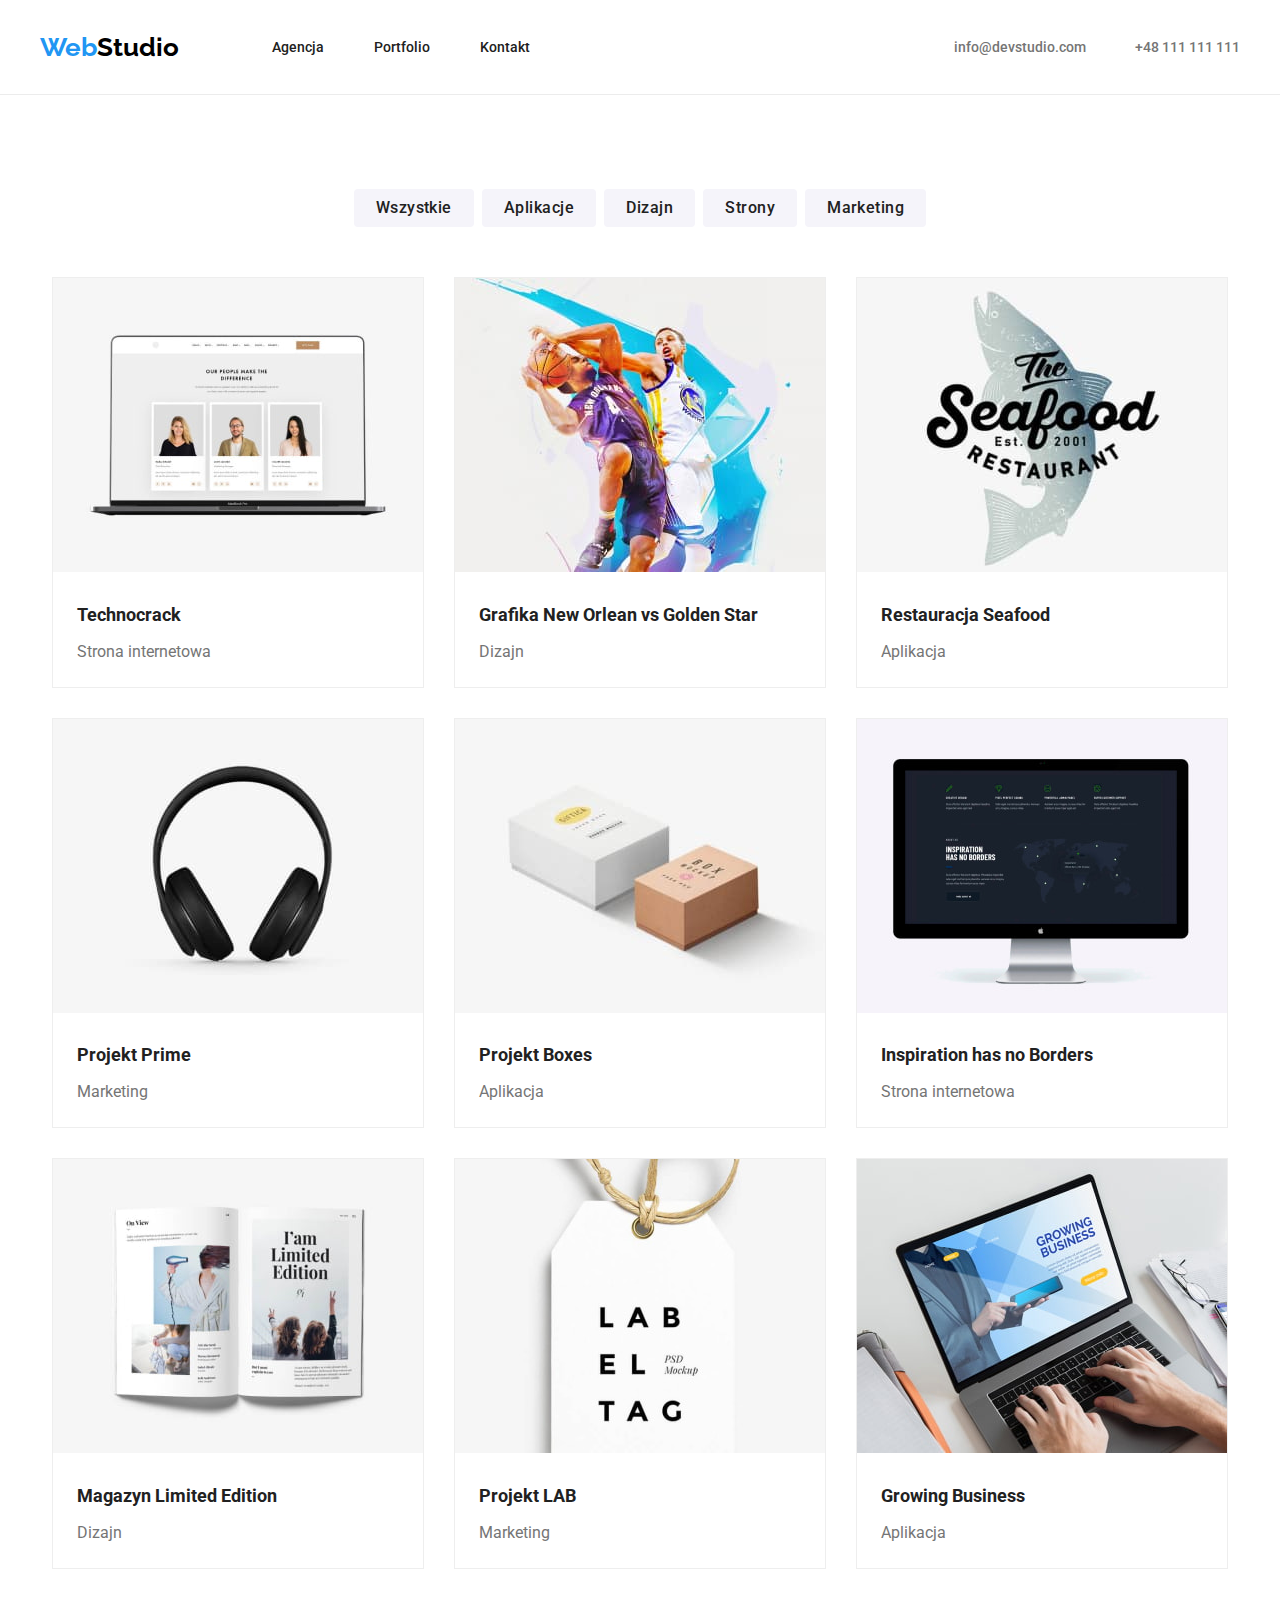
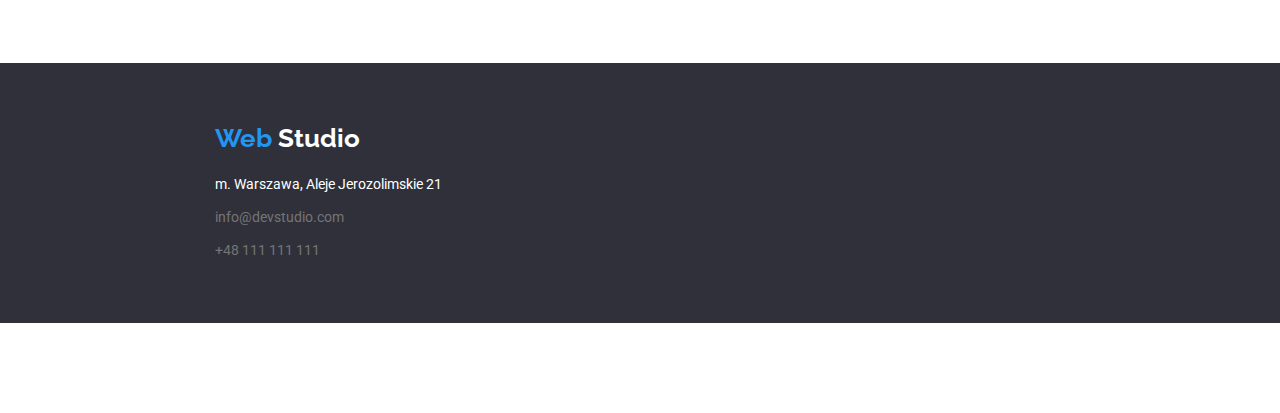
==== portfolio.html @ cedaca0f "Add files via upload" ====
<!DOCTYPE html>
<html lang="pl">
  <head>
    <meta charset="UTF-8">
    <meta http-equiv="X-UA-Compatible" content="IE=edge">
    <meta name="viewport" content="width=device-width, initial-scale=1.0">
    <title>Portfolio</title>
    <link rel="preconnect" href="https://fonts.googleapis.com">
    <link rel="preconnect" href="https://fonts.gstatic.com" crossorigin>
    <link
      href="https://fonts.googleapis.com/css2?family=Raleway:wght@700&family=Roboto:wght@400;500;700;900&display=swap"
      rel="stylesheet">
    <link
      rel="stylesheet"
      href="https://cdnjs.cloudflare.com/ajax/libs/modern-normalize/1.0.0/modern-normalize.min.css"
    > 
    <link rel="stylesheet" href="./css/styles.css">
  </head>
  <body>
    <header>
      <div class="container header-container">
        <nav>
          <div class="logo"><a class="webstudio" href="#"
          ><span class="logo-element ">Web</span
          ><span class="logo-second-element">Studio</span></a> 
          </div>
          <ul class="header-links">
            <li><a class="link" href="/">Agencja</a></li>
            <li><a class="link" href="portfolio.html">Portfolio</a></li>
            <li><a class="link" href="/kontakt">Kontakt</a></li>
          </ul>
        </nav>
        <div class="header-links address-list">
          <ul class="flex-list">
            <li>
              <a class="contacts-link" href="mailto:info@devstudio.com"
              >info@devstudio.com</a>
            </li>
            <li>
              <a class="contacts-link" href="tel:+48111111111">+48 111 111 111</a>
            </li>
          </ul>
        </div>
      </div>
    </header>
    <main class="main-portfolio">
      <div>
        <ul class="button-links">
          <li>
            <button class="button-portfolio" type="button">Wszystkie</button>
          </li>
          <li>
            <button class="button-portfolio" type="button">Aplikacje</button>
          </li>
          <li>
            <button class="button-portfolio" type="button">Dizajn</button>
          </li>
          <li>
            <button class="button-portfolio" type="button">Strony</button>
          </li>
          <li>
            <button class="button-portfolio" type="button">Marketing</button>
          </li>
        </ul>
      </div>
      <section class="portfolio section">
          <ul class="portfolio-images container">
              <li class="item">
                <div class="photo-block-portfolio"><img
                src="images/img8.jpg"
                alt="strona internetowa"
                width="370"
                height="294">
                <h3 lang="en">Technocrack</h3>
                <p>Strona internetowa</p></div>
              </li>
              <li class="item">
                <div class="photo-block-portfolio"><img
                src="images/img9.jpg"
                alt="dizajn"
                width="370"
                height="294">
                <h3>Grafika New Orlean vs Golden Star</h3>
                <p>Dizajn</p></div>
              </li>
              <li class="item">
                <div class="photo-block-portfolio"><img
                src="images/img10.jpg"
                alt="aplikacja"
                width="370"
                height="294">
                <h3>Restauracja Seafood</h3>
                <p>Aplikacja</p></div>
              </li>
              <li class="item">
                <div class="photo-block-portfolio"><img
                src="images/img11.jpg"
                alt="słuchawki"
                width="370"
                height="294">
                <h3>Projekt Prime</h3>
                <p>Marketing</p></div>
              </li>
              <li class="item">
                <div class="photo-block-portfolio"><img
                src="images/img12.jpg"
                alt="pudełka"
                width="370"
                height="294">
                <h3 lang="en">Projekt Boxes</h3>
                <p>Aplikacja</p></div>
              </li>
              <li class="item">
                <div class="photo-block-portfolio"><img
                src="images/img13.jpg"
                alt="monitor"
                width="370"
                height="294">
                <h3 lang="en">Inspiration has no Borders</h3>
                <p>Strona internetowa</p></div>
              </li>
              <li class="item">
                <div class="photo-block-portfolio"><img
                src="images/img14.jpg"
                alt="magazyn"
                width="370"
                height="294">
                <h3>Magazyn Limited Edition</h3>
                <p>Dizajn</p></div>
              </li>
              <li class="item">
                <div class="photo-block-portfolio"><img
                src="images/img15.jpg"
                alt="etykieta"
                width="370"
                height="294">
                <h3>Projekt LAB</h3>
                <p>Marketing</p></div>
              </li>
              <li class="item">
                <div class="photo-block-portfolio"><img
                src="images/img16.jpg"
                alt="laptop"
                width="370"
                height="294">
                <h3 lang="en">Growing Business</h3>
                <p>Aplikacja</p></div>
              </li>
          </ul>
      </section>
    </main>
    <footer>
      <div class="footer-elements">
        <div class="logo logo-footer-style">
          <a class="webstudio" href="#">
            <span class="logo-element">Web</span>
            <span class="logo-footer">Studio</span></a
            >
        </div>
        <div class="footer-address">
          <address>
            <p class="address-footer">m. Warszawa, Aleje Jerozolimskie 21</p>
            <ul class="footer-list">
                <li class="link-first"><a class="contacts-link" href="mailto:info@devstudio.com"
                >info@devstudio.com</a
                >
                </li>
              <li>
                <div ><a class="contacts-link" href="tel:+48111111111">+48 111 111 111</a></div>
              </li>
            </ul>
          </address>
        </div>
      </div>
    </footer>
  </body>
</html>
---- css/styles.css ----
:root{
  --background-color-haeder:rgba(255, 255, 255, 1);
  --second-brand-color:rgba(47, 48, 58, 1);
  --list-font-color:rgba(117, 117, 117, 1);
}
* {
  box-sizing: border-box;
  margin: 0;
  padding: 0;
}
.container{
  max-width: 1200px;
  padding: 0 15px;
  margin:0 auto;
  width: 100%;
}
body {
  font-family: "Roboto", sans-serif, "Raleway", sans-serif;
  color:rgba(33, 33, 33, 1);
}
/* header */
header {
  background-color:var(--background-color-haeder);
  padding-top: 32px;
  padding-bottom:32px;
}
 
.webstudio {
  font-family: "Raleway", sans-serif;
  font-weight: 700;
  font-size: 26px;
  line-height: 1.17;
  text-decoration: none;
  cursor: auto;
  cursor:none;
}
.logo{
  margin:auto;
}
.logo-element {
  color: #2196f3;
}
.header-links li {
  font-weight: 500;
  font-size: 14px;
  line-height: 1.17;
  margin:auto;
  /* margin:auto;
  padding: auto; */
}
.link {
  color: rgba(33, 33, 33, 1);
  text-decoration: none;
}
.link:active,
.link:hover,
.link:focus {
  color: rgba(33, 150, 243, 1);
}
.contacts-link {
  color: var(--list-font-color);
  text-decoration: none;
}
.contacts-link:active,
.contacts-link:hover,
.contacts-link:focus {
  color: rgba(33, 150, 243, 1);
}
.logo-second-element {
  color: rgba(0, 0, 0, 1);
}
/* main */
.first-section {
  background-color: #2f303a;
}

h1 {
  color: #ffffff;
  text-align: center;
  font-size: 44px;
  line-height: 1.36;
  font-weight: 900;
  padding-top:200px;
}
.button {
  font-family: inherit;
  background-color: rgba(33, 150, 243, 1);
  color: rgba(255, 255, 255, 1);
  font-weight: 700;
  font-size: 16px;
  line-height: 1.87;
  letter-spacing: 0.06em;
  text-align: center;
  cursor: pointer;
  padding-top:10px;
  padding-bottom:10px;
  padding-left: 42px;
  padding-right:41px;
  border-style:none;
  border-radius: 4px;
  margin-bottom:200px;
}

.button:active,
.button:hover,
.button:focus {
  background-color: rgb(16, 234, 250);
}
/* sections */
h2 {
  font-size: 36px;
  line-height: 1.17;
  text-align: center;
  margin-bottom: 50px;
}
.second-section {
  background-color: #ffffff;
  padding-top:94px;
}
.second-section h3 {
  font-size: 14px;
  line-height: 1.17;
}
.second-section-paragraph {
  color: var(--list-font-color);
  font-size: 14px;
  line-height: 1.71;
}
.third-section {
  background-color: #f5f4fa;
}
.third-section h3 {
  font-weight: 500;
  font-size: 16px;
  line-height: 1.17;
}
.position-description {
  color: var(--list-font-color);
  font-size: 16px;
  line-height: 1.17;
}
footer {
  background-color:var(--second-brand-color);
}
.logo-footer {
  color: #ffffff;
}
address {
  font-size: 14px;
  line-height: 1.71;
  font-style: normal;
}
address > p {
  color: #ffffff;
  font-weight: 400;
  font-size: 14px;
  line-height: 1.71;
}
.contacts {
  color: rgba(255, 255, 255, 0.6);
  text-decoration: none;
}
ul {
  list-style-type: none;
}
.footer-portfolio {
  text-decoration-line: underline;
  color: var(--list-font-color);
}
.button-portfolio {
  color: rgba(33, 33, 33, 1);
  font-weight: 500;
  font-size: 16px;
  line-height: 1.625;
  letter-spacing: 0.03em;
  text-align: center;
  background-color: rgba(245, 244, 250, 1);
  padding:6px 22px 6px 22px;
  border-style: none;
  border-radius:4px;
}
.button-portfolio:active,
.button-portfolio:focus,
.button-portfolio:hover {
  background-color: rgba(33, 150, 243, 1);
  color: rgba(255, 255, 255, 1);
}
.main-portfolio h3 {
  font-size: 18px;
  line-height: 2;
}
.main-portfolio p {
  color: var(--list-font-color);
  font-size: 16px;
  line-height: 1.875;
}
.main-portfolio section {
  background-color: rgba(255, 255, 255, 1);
}
a:not(.webstudio){
  cursor:pointer;
}
/* .webstudio:hover{
  color: rgba(33, 150, 243, 1);
} */
.container{
  max-width: 1200px;
  padding: 0;
  margin:0 auto;
  width: 100%;
}
header li{
  display: inline;
} 
* {
  box-sizing: border-box;
}
.header-container {
  display: flex;
  flex-direction: row;
  flex-wrap:nowrap;
  align-content: center;
  justify-content:space-between;
  align-items:center;
  background-size:cover;
}
nav {
  display: flex;
  display: flex;
  flex-direction: row;
  flex-wrap:nowrap;
  align-content: center;
  align-items:center;
}
.second-section{
  display:flex;
  justify-content:space-between;
  flex-direction:row;
  justify-content:flex-start;
}
.second-section-paragraph{
  margin-top:10px;
}
.image-section-1{
  display:flex;
  flex-direction:row;
  justify-content: space-between;
  align-content: center;
  column-gap: 30px;
  margin-top:50px;
}
.image-section-2{
  display:flex;
  flex-direction:row;
  justify-content:space-between;
  align-content: center;
  column-gap:10px;
  padding-bottom:94px;
}
.team-descripton-section{
  margin-bottom:94px; 
  }
.header-main{
  max-width: 696px;
  margin-left:auto;
  margin-right:auto;
  margin-bottom:30px;
}
.button-container{
  margin-top:30px;
  display: flex;
  justify-content: center;
  align-items: center;
}
.image-main-page{
  width:100%;
} 
.team-members{
padding-top:94px;
}
.photo-block{
  background-color:rgba(255, 255, 255, 1);
 text-align: center;
 padding-bottom: 30px;
}
.footer-elements{
  padding-top:60px;
  padding-bottom: 60px;
  display:block;
  margin-left: 215px;
  margin-bottom:90px;
}
.footer-list{
  padding-left:0;
}
.button-links{
  display:flex;
  flex-direction: row;
  align-items:flex-start;
  justify-content: center;
  margin-top: 94px;
  margin-bottom:50px;
  column-gap:8px;
}
.portfolio-images{
  display: flex;
  flex-wrap:wrap;
  align-items: center;
  justify-content: center;
  gap:30px;
  padding-bottom:94px;
 
}
.photo-block-portfolio{
  background-color:rgba(255, 255, 255, 1);
}
header{
  border-bottom:solid #ECECEC 1px;
}
.header-links li:nth-child(1){
margin-left: 93px;
}
.header-links li:nth-child(2){
  margin-left: 46px;
}
.header-links li:nth-child(3){
  margin-left: 46px;
}
.adress-list li:nth-child(1){
    margin-right: 50px;
  }
.text-columns{
  display:flex;
}
.photo-block-portfolio h3{
  margin-top:20px;
  margin-left:24px;
  margin-bottom:4px;
}
.photo-block-portfolio p{
  margin-left:24px;
  margin-bottom:20px;
}
.item li{
  flex-basis: calc((100% - 60px) / 3);
}
.item{
  border: solid #EEEEEE 1px;
}

.logo-footer-style{
  margin-bottom:20px;
}
.address-footer{
  margin-bottom:9px;
}
.link-first{
  margin-bottom: 9px;
}
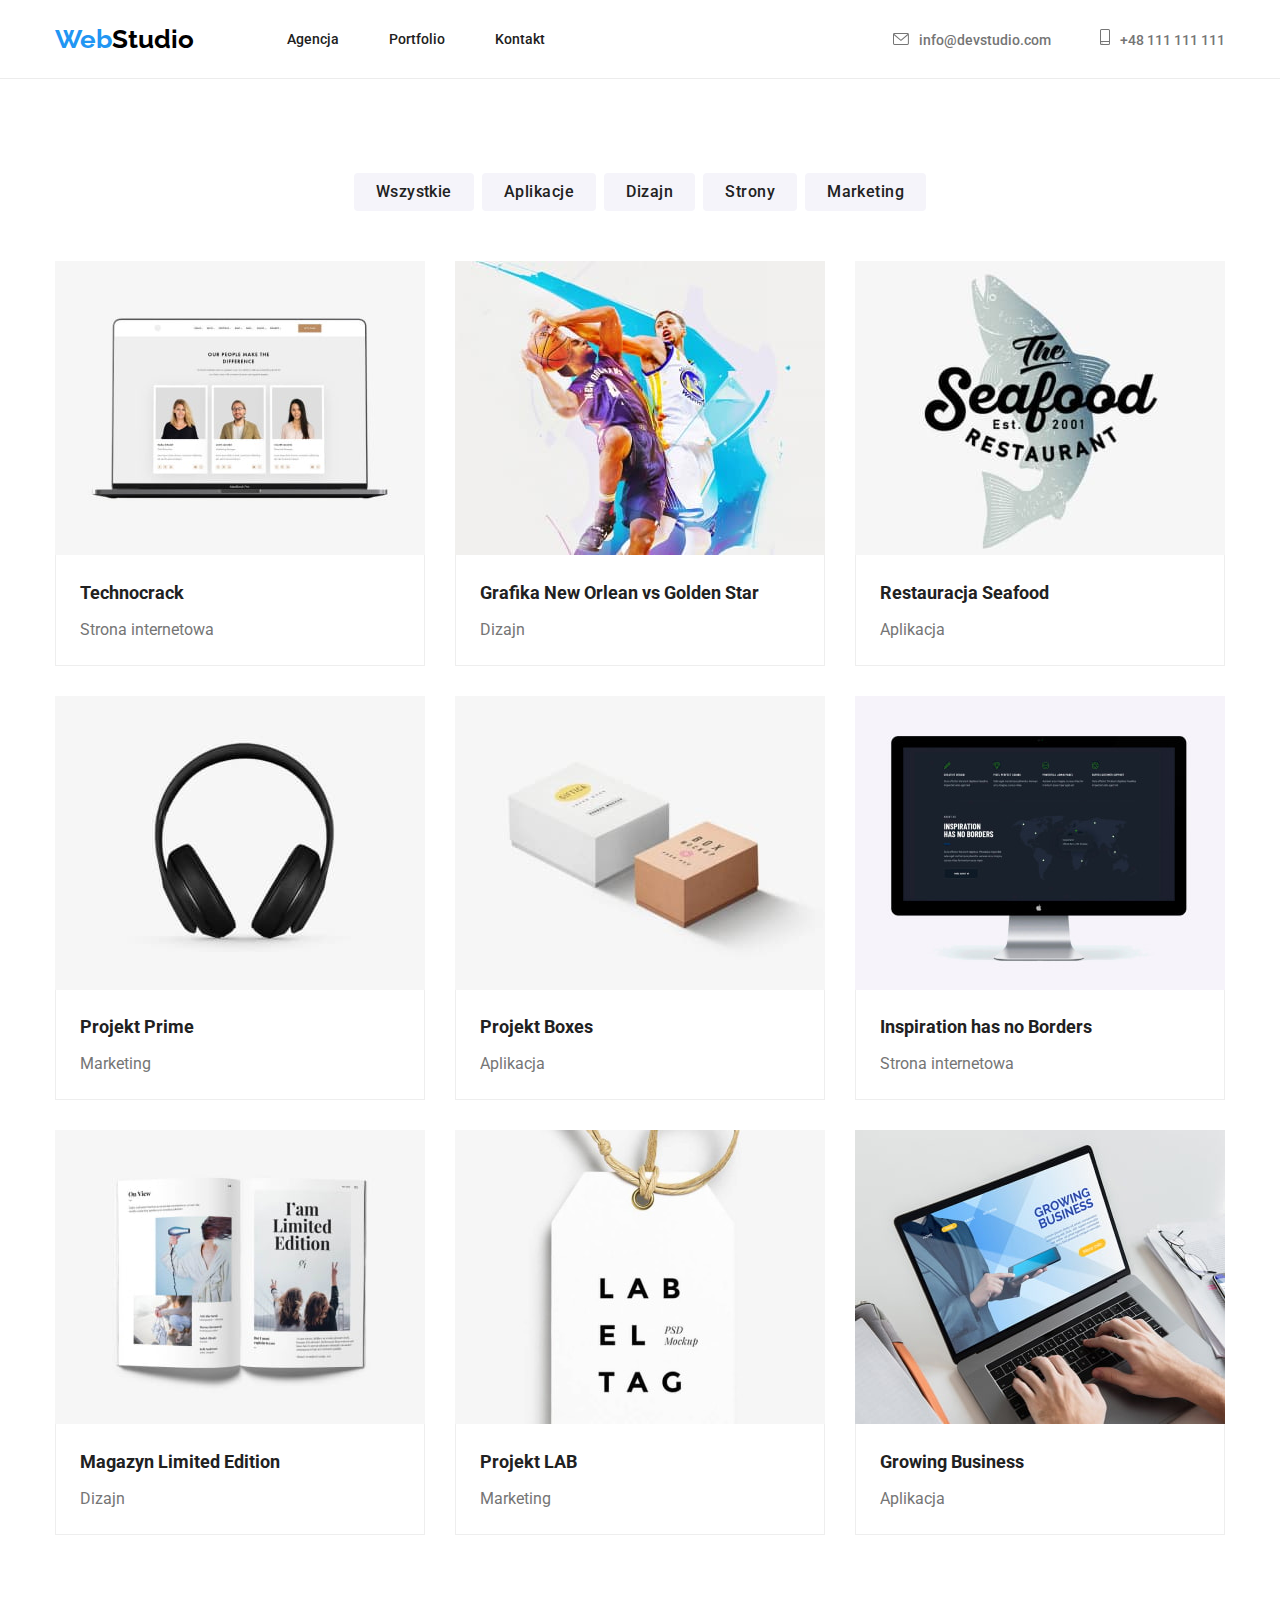
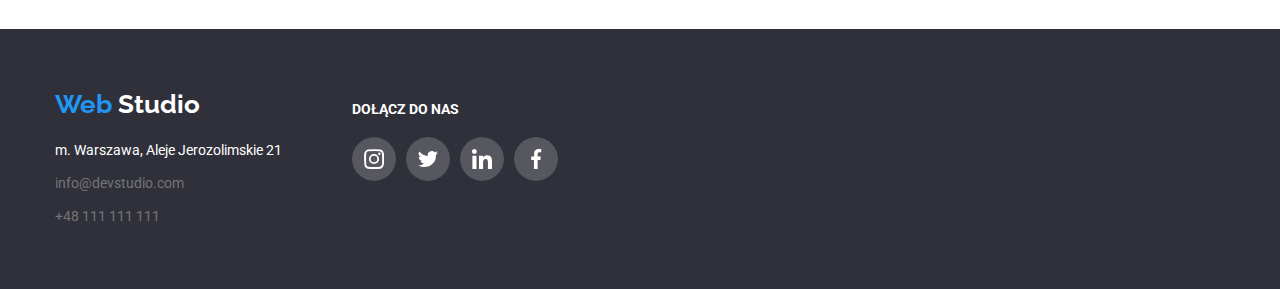
==== commit 0e8ad32c: "final version" ====
--- a/portfolio.html
+++ b/portfolio.html
@@ -26,18 +26,18 @@
           </div>
           <ul class="header-links">
             <li><a class="link" href="/">Agencja</a></li>
-            <li><a class="link" href="portfolio.html">Portfolio</a></li>
+            <li><a class="link" href="./portfolio.html">Portfolio</a></li>
             <li><a class="link" href="/kontakt">Kontakt</a></li>
           </ul>
         </nav>
         <div class="header-links address-list">
           <ul class="flex-list">
+            <li class="header-details">
+              <a class="contacts-link" href="mailto:info@devstudio.com"
+              ><svg class="contacts-icon" width="16" height="12"><use href="./images/icons.svg#icon-envelope"></use></svg>info@devstudio.com</a>
+            </li>
             <li>
-              <a class="contacts-link" href="mailto:info@devstudio.com"
-              >info@devstudio.com</a>
-            </li>
-            <li>
-              <a class="contacts-link" href="tel:+48111111111">+48 111 111 111</a>
+              <a class="contacts-link" href="tel:+48111111111"><svg class="contacts-icon" width="10" height="16"><use href="./images/icons.svg#icon-smartphone"></use></svg>+48 111 111 111</a>
             </li>
           </ul>
         </div>
@@ -64,112 +64,140 @@
         </ul>
       </div>
       <section class="portfolio section">
-          <ul class="portfolio-images container">
-              <li class="item">
-                <div class="photo-block-portfolio"><img
-                src="images/img8.jpg"
-                alt="strona internetowa"
-                width="370"
-                height="294">
-                <h3 lang="en">Technocrack</h3>
-                <p>Strona internetowa</p></div>
-              </li>
-              <li class="item">
-                <div class="photo-block-portfolio"><img
-                src="images/img9.jpg"
-                alt="dizajn"
-                width="370"
-                height="294">
-                <h3>Grafika New Orlean vs Golden Star</h3>
-                <p>Dizajn</p></div>
-              </li>
-              <li class="item">
-                <div class="photo-block-portfolio"><img
-                src="images/img10.jpg"
-                alt="aplikacja"
-                width="370"
-                height="294">
-                <h3>Restauracja Seafood</h3>
-                <p>Aplikacja</p></div>
-              </li>
-              <li class="item">
-                <div class="photo-block-portfolio"><img
-                src="images/img11.jpg"
-                alt="słuchawki"
-                width="370"
-                height="294">
-                <h3>Projekt Prime</h3>
-                <p>Marketing</p></div>
-              </li>
-              <li class="item">
-                <div class="photo-block-portfolio"><img
-                src="images/img12.jpg"
-                alt="pudełka"
-                width="370"
-                height="294">
-                <h3 lang="en">Projekt Boxes</h3>
-                <p>Aplikacja</p></div>
-              </li>
-              <li class="item">
-                <div class="photo-block-portfolio"><img
-                src="images/img13.jpg"
-                alt="monitor"
-                width="370"
-                height="294">
-                <h3 lang="en">Inspiration has no Borders</h3>
-                <p>Strona internetowa</p></div>
-              </li>
-              <li class="item">
-                <div class="photo-block-portfolio"><img
-                src="images/img14.jpg"
-                alt="magazyn"
-                width="370"
-                height="294">
-                <h3>Magazyn Limited Edition</h3>
-                <p>Dizajn</p></div>
-              </li>
-              <li class="item">
-                <div class="photo-block-portfolio"><img
-                src="images/img15.jpg"
-                alt="etykieta"
-                width="370"
-                height="294">
-                <h3>Projekt LAB</h3>
-                <p>Marketing</p></div>
-              </li>
-              <li class="item">
-                <div class="photo-block-portfolio"><img
-                src="images/img16.jpg"
-                alt="laptop"
-                width="370"
-                height="294">
-                <h3 lang="en">Growing Business</h3>
-                <p>Aplikacja</p></div>
-              </li>
-          </ul>
-      </section>
+        <ul class="portfolio-images container">
+            <li class="item">
+              <div class="photo-block-portfolio"><img
+              src="images/img8.jpg"
+              alt="strona internetowa"
+              width="370"
+              height="294">
+              <div class="item-text"><h3 lang="en">Technocrack</h3>
+              <p>Strona internetowa</p></div></div>
+            </li>
+            <li class="item">
+              <div class="photo-block-portfolio"><img
+              src="images/img9.jpg"
+              alt="dizajn"
+              width="370"
+              height="294">
+              <div class="item-text"><h3>Grafika New Orlean vs Golden Star</h3>
+              <p>Dizajn</p></div></div>
+            </li>
+            <li class="item">
+              <div class="photo-block-portfolio"><img
+              src="images/img10.jpg"
+              alt="aplikacja"
+              width="370"
+              height="294">
+              <div class="item-text"><h3>Restauracja Seafood</h3>
+              <p>Aplikacja</p></div></div>
+            </li>
+            <li class="item">
+              <div class="photo-block-portfolio"><img
+              src="images/img11.jpg"
+              alt="słuchawki"
+              width="370"
+              height="294">
+              <div class="item-text"><h3>Projekt Prime</h3>
+              <p>Marketing</p></div></div>
+            </li>
+            <li class="item">
+              <div class="photo-block-portfolio"><img
+              src="images/img12.jpg"
+              alt="pudełka"
+              width="370"
+              height="294">
+              <div class="item-text"><h3 lang="en">Projekt Boxes</h3>
+              <p>Aplikacja</p></div></div>
+            </li>
+            <li class="item">
+              <div class="photo-block-portfolio"><img
+              src="images/img13.jpg"
+              alt="monitor"
+              width="370"
+              height="294">
+              <div class="item-text"><h3 lang="en">Inspiration has no Borders</h3>
+              <p>Strona internetowa</p></div></div>
+            </li>
+            <li class="item">
+              <div class="photo-block-portfolio"><img
+              src="images/img14.jpg"
+              alt="magazyn"
+              width="370"
+              height="294">
+              <div class="item-text"><h3>Magazyn Limited Edition</h3>
+              <p>Dizajn</p></div></div>
+            </li>
+            <li class="item">
+              <div class="photo-block-portfolio"><img
+              src="images/img15.jpg"
+              alt="etykieta"
+              width="370"
+              height="294">
+              <div class="item-text"><h3>Projekt LAB</h3>
+              <p>Marketing</p></div></div>
+            </li>
+            <li class="item">
+              <div class="photo-block-portfolio"><img
+              src="images/img16.jpg"
+              alt="laptop"
+              width="370"
+              height="294">
+              <div class="item-text"><h3 lang="en">Growing Business</h3>
+              <p>Aplikacja</p></div></div>
+            </li>
+        </ul>
+    </section>
     </main>
     <footer>
-      <div class="footer-elements">
-        <div class="logo logo-footer-style">
-          <a class="webstudio" href="#">
-            <span class="logo-element">Web</span>
-            <span class="logo-footer">Studio</span></a
-            >
-        </div>
-        <div class="footer-address">
-          <address>
-            <p class="address-footer">m. Warszawa, Aleje Jerozolimskie 21</p>
-            <ul class="footer-list">
+      <div class="container">
+        <div class="footer-elements">
+          <div><div class="logo logo-footer-style">
+            <a class="webstudio" href="#">
+              <span class="logo-element">Web</span>
+              <span class="logo-footer">Studio</span></a
+              >
+          </div>
+          <div class="footer-address">
+            <address>
+              <p class="address-footer">m. Warszawa, Aleje Jerozolimskie 21</p>
+              <ul class="footer-list">
                 <li class="link-first"><a class="contacts-link" href="mailto:info@devstudio.com"
                 >info@devstudio.com</a
                 >
                 </li>
-              <li>
-                <div ><a class="contacts-link" href="tel:+48111111111">+48 111 111 111</a></div>
-              </li>
-            </ul>
-          </address>
+                <li>
+                  <div ><a class="contacts-link" href="tel:+48111111111">+48 111 111 111</a></div>
+                </li>
+              </ul>
+            </address>
+          </div>
+        </div>
+          <div class="social-media">
+            <p class="footer-links">DOŁĄCZ DO NAS</p>
+            <div class="footer-icon-flex">
+              <svg class="footer-icons" width="44" height="44">
+                <use
+                href="./images/icons.svg#icon-Ellipse-9"
+                ></use>
+              </svg>
+              <svg class="footer-icons footer-second-icon" width="44" height="44">
+                <use
+                  href="./images/icons.svg#icon-Ellipse-10"
+                ></use>
+              </svg>
+              <svg class="footer-icons" width="44" height="44">
+                <use
+                  href="./images/icons.svg#icon-Ellipse-8"
+                ></use>
+              </svg>
+              <svg class="footer-icons" width="44" height="44">
+                <use
+                  href="./images/icons.svg#icon-Ellipse-7"
+                ></use>
+              </svg>
+            </div>
+          </div>
         </div>
       </div>
     </footer>
--- a/css/styles.css
+++ b/css/styles.css
@@ -31,8 +31,7 @@
   font-size: 26px;
   line-height: 1.17;
   text-decoration: none;
-  cursor: auto;
-  cursor:none;
+  /* cursor: default; */
 }
 .logo{
   margin:auto;
@@ -72,6 +71,13 @@
 /* main */
 .first-section {
   background-color: #2f303a;
+  background-image:url(/images/img17.jpg), linear-gradient(rgba(47, 48, 58, 0.4),rgba(47, 48, 58, 0.4));
+  background-repeat: no-repeat;
+  background-position:center;
+  background-size:cover;
+  /* min-width: 100%; */
+  margin:0 auto;
+  max-width: 1600px;
 }
 
 h1 {
@@ -115,7 +121,7 @@
 }
 .second-section {
   background-color: #ffffff;
-  padding-top:94px;
+  padding-top:30px;
 }
 .second-section h3 {
   font-size: 14px;
@@ -138,6 +144,7 @@
   color: var(--list-font-color);
   font-size: 16px;
   line-height: 1.17;
+  margin-top:10px;
 }
 footer {
   background-color:var(--second-brand-color);
@@ -184,6 +191,7 @@
 .button-portfolio:hover {
   background-color: rgba(33, 150, 243, 1);
   color: rgba(255, 255, 255, 1);
+  box-shadow: 0 2px 2px 0 rgba(0, 0, 0, 0.12), inset 0 1px 2px 0 rgba(0, 0, 0, 0.08);
 }
 .main-portfolio h3 {
   font-size: 18px;
@@ -197,18 +205,7 @@
 .main-portfolio section {
   background-color: rgba(255, 255, 255, 1);
 }
-a:not(.webstudio){
-  cursor:pointer;
-}
-/* .webstudio:hover{
-  color: rgba(33, 150, 243, 1);
-} */
-.container{
-  max-width: 1200px;
-  padding: 0;
-  margin:0 auto;
-  width: 100%;
-}
+
 header li{
   display: inline;
 } 
@@ -232,11 +229,15 @@
   align-content: center;
   align-items:center;
 }
-.second-section{
+.text-columns{
   display:flex;
   justify-content:space-between;
   flex-direction:row;
-  justify-content:flex-start;
+  justify-content:space-evenly;
+  column-gap:30px;
+}
+.list-item{
+  flex-basis:calc((100% - 90px)/4);
 }
 .second-section-paragraph{
   margin-top:10px;
@@ -282,13 +283,16 @@
   background-color:rgba(255, 255, 255, 1);
  text-align: center;
  padding-bottom: 30px;
+ box-shadow: 0 2px 1px 0 rgba(0, 0, 0, 0.2), inset 0 1px 1px 0 rgba(0, 0, 0, 0.14);
+ border-bottom-left-radius:4px ;
+ border-bottom-right-radius:4px;
 }
 .footer-elements{
   padding-top:60px;
   padding-bottom: 60px;
   display:block;
-  margin-left: 215px;
-  margin-bottom:90px;
+  /* margin-left: 215px;
+  margin-bottom:90px; */
 }
 .footer-list{
   padding-left:0;
@@ -313,9 +317,12 @@
 }
 .photo-block-portfolio{
   background-color:rgba(255, 255, 255, 1);
+  margin-bottom: 0;
 }
 header{
   border-bottom:solid #ECECEC 1px;
+  padding-bottom:24px ;
+  padding-top:24px ;
 }
 .header-links li:nth-child(1){
 margin-left: 93px;
@@ -333,27 +340,158 @@
   display:flex;
 }
 .photo-block-portfolio h3{
-  margin-top:20px;
   margin-left:24px;
-  margin-bottom:4px;
 }
 .photo-block-portfolio p{
   margin-left:24px;
   margin-bottom:20px;
+  padding-top: 4px;
 }
 .item li{
   flex-basis: calc((100% - 60px) / 3);
 }
-.item{
-  border: solid #EEEEEE 1px;
+.item-text{
+  border-bottom: solid #EEEEEE 1px;  
+  border-right:solid #EEEEEE 1px ;
+  border-left:solid #EEEEEE 1px ;
+  margin-top: -5px;
+  padding-top: 20px;
 }
 
 .logo-footer-style{
   margin-bottom:20px;
+  /* display: inline-block; */
 }
 .address-footer{
   margin-bottom:9px;
 }
 .link-first{
   margin-bottom: 9px;
+}
+.team-portrait{
+  padding-bottom: 30px;
+ }
+ .main-icons{
+  display: flex;
+  flex-wrap: nowrap;
+  flex-direction: row;
+  justify-content: space-evenly;
+  column-gap:30px;
+  padding-top:94px;
+ }
+ .main-icons > svg{
+  flex-basis:calc((100% - 90px)/4)
+ }
+ .last-section-icons{
+  display: flex;
+  flex-wrap: nowrap;
+  flex-direction: row;
+  justify-content: space-evenly;
+  column-gap:30px;
+  padding-bottom:94px;
+ }
+ .last-section-paragraph{
+  padding-top: 94px;
+ }
+ .last-section-icons > svg{
+  flex-basis:calc((100% - 150px) / 6);
+  border:solid rgba(175, 177, 184, 1) 1px;
+  border-radius: 4px;
+ } 
+ .contacts-icon{
+  display: inline-block;
+  margin-right: 10px;
+  cursor: pointer;
+ }
+ .contacts-icon:hover,
+ .contacts-icon:focus,
+ .contacts-icon:active {
+  stroke:rgba(33, 150, 243, 1);
+  stroke-width: 3px;
+ }
+ .client-icon:hover,
+ .client-icon:focus,
+ .client-icon:active {
+  --color1:rgba(33, 150, 243, 1);
+  border-color:rgba(33, 150, 243, 1);
+ }
+.footer-links{
+  color: #ffffff;
+  font-weight: 700;
+  font-size: 14px;
+  line-height: 1.17;
+}
+  .footer-elements{
+    display: flex;
+    flex-direction: row;
+    justify-content: flex-start;
+    column-gap: 70px;
+  }
+  .social-media{
+    margin-top:12px;
+    margin-bottom:40px;
+  }
+  .footer-icon-flex{
+    display:flex;
+    column-gap:10px;
+
+  }
+.footer-icon-flex{
+  padding-top:20px;
+}
+.footer-icons{
+  border-radius:50%;
+  background-color: rgba(255, 255, 255, 0.1);
+  cursor:pointer;
+}
+.footer-icons:active,
+.footer-icons:hover,
+.footer-icons:focus {
+  background-color: rgba(33, 150, 243, 1);  
+}
+.footer-second-icon{
+  --color1:rgba(255, 255, 255, 1);
+  --color2:rgba(255, 255, 255, 0.1);
+}
+.footer-second-icon:active,
+.footer-second-icon:hover,
+.footer-second-icon:focus{
+  --color2:rgba(33, 150, 243, 1);  
+  --color1:rgba(255, 255, 255, 1);
+}
+
+.team-social-media{
+  display:flex;
+  flex-direction: row;
+  align-items: center;
+  justify-content: space-evenly;
+  column-gap: 10px;
+  margin-left:32px;
+  margin-right:32px;
+  margin-top:16px;
+}
+.individual-links{
+  border-radius:50%;
+  background-color:rgba(255, 255, 255, 0.521);
+  box-shadow: none;
+  --color2:rgba(175, 177, 184, 1);
+  flex-basis:calc((100% - 30px) / 4);
+  cursor:pointer;
+} 
+.individual-links:active,
+.individual-links:hover,
+.individual-links:focus {
+  background-color: rgba(33, 150, 243, 1);
+  --color2:rgba(255, 255, 255, 1);
+}
+.twitter{
+  border-radius:50%;
+  --color1:rgba(175, 177, 184, 1);
+  --color2:rgba(255, 255, 255, 1);
+}
+.twitter:active,
+.twitter:hover,
+.twitter:focus {
+  --color2:rgba(33, 150, 243, 1);
+  --color1:rgba(255, 255, 255, 1);
 }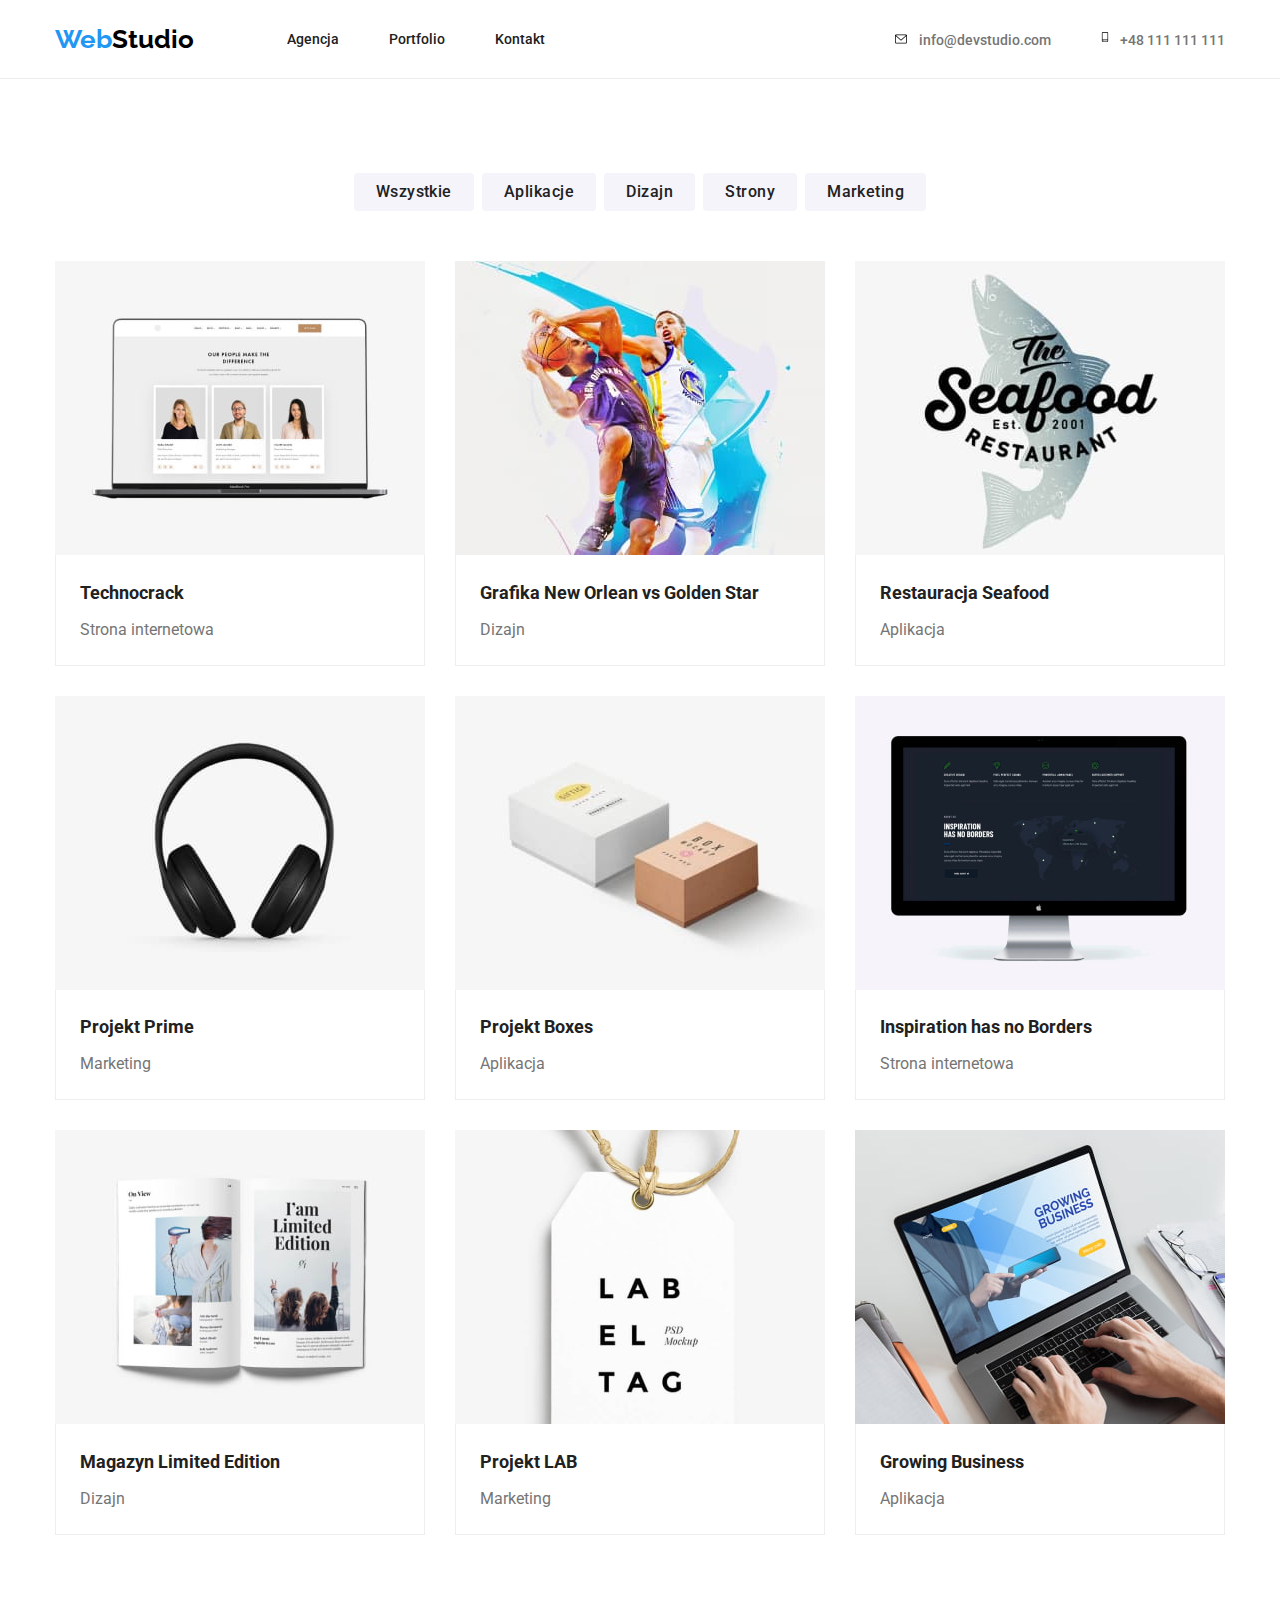
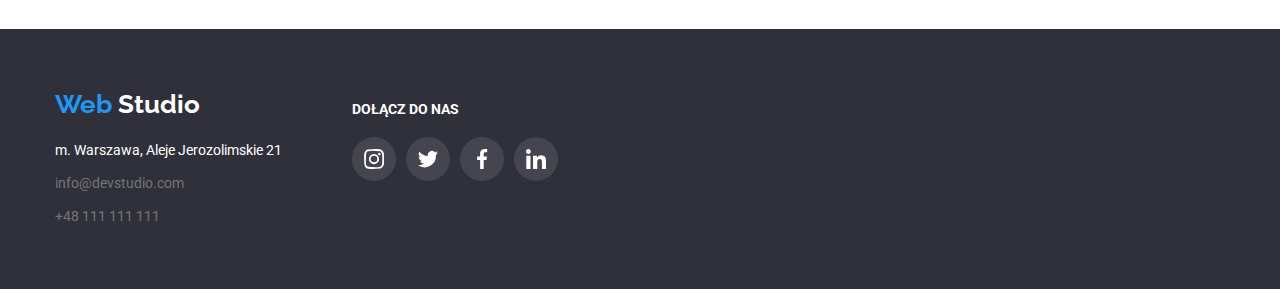
==== commit f1c85a6e: "last update" ====
--- a/portfolio.html
+++ b/portfolio.html
@@ -176,28 +176,33 @@
           <div class="social-media">
             <p class="footer-links">DOŁĄCZ DO NAS</p>
             <div class="footer-icon-flex">
-              <svg class="footer-icons" width="44" height="44">
-                <use
-                href="./images/icons.svg#icon-Ellipse-9"
-                ></use>
-              </svg>
-              <svg class="footer-icons footer-second-icon" width="44" height="44">
-                <use
-                  href="./images/icons.svg#icon-Ellipse-10"
-                ></use>
-              </svg>
-              <svg class="footer-icons" width="44" height="44">
-                <use
-                  href="./images/icons.svg#icon-Ellipse-8"
-                ></use>
-              </svg>
-              <svg class="footer-icons" width="44" height="44">
-                <use
-                  href="./images/icons.svg#icon-Ellipse-7"
-                ></use>
-              </svg>
+              <ul class="social-media-flex-footer">
+                <li class="social-media-flex-list" >
+                  <div class="social-media-link"><svg class="footer-icons"  width="44" height="44">
+                    <use x="12px" y="12px" width="20" height="20"  href="./images/icons.svg#icon-instagram-2">
+                    </use>
+                  </svg></div>
+                </li> 
+                <li class="social-media-flex-list">
+                  <div><svg class="footer-icons" width="44" height="44">
+                    <use x="12px" y="12px" width="20" height="20" href="./images/icons.svg#icon-twitter-1">
+                    </use>
+                  </svg></div>
+                </li>
+                <li class="social-media-flex-list">
+                  <div><svg class="footer-icons" width="44" height="44">
+                    <use x="12px" y="12px" width="20" height="20" href="./images/icons.svg#icon-facebook-1">
+                    </use>
+                  </svg></div>
+                </li>
+                <li class="social-media-flex-list">
+                  <div><svg class="footer-icons" width="44" height="44">
+                    <use x="12px" y="12px" width="20" height="20" href="./images/icons.svg#icon-linkedin-1">
+                    </use>
+                  </svg></div>
+                </li>
+              </ul></div>
             </div>
-          </div>
         </div>
       </div>
     </footer>
--- a/css/styles.css
+++ b/css/styles.css
@@ -64,6 +64,9 @@
 .contacts-link:hover,
 .contacts-link:focus {
   color: rgba(33, 150, 243, 1);
+}
+a:hover svg {
+  fill:rgba(33, 150, 243, 1);
 }
 .logo-second-element {
   color: rgba(0, 0, 0, 1);
@@ -121,7 +124,7 @@
 }
 .second-section {
   background-color: #ffffff;
-  padding-top:30px;
+  padding-top:94px;
 }
 .second-section h3 {
   font-size: 14px;
@@ -236,6 +239,22 @@
   justify-content:space-evenly;
   column-gap:30px;
 }
+.icon-box{
+  background-color:rgba(245, 244, 250, 1);
+  border-radius:4px;
+  width:270px;
+  height:120px;
+  display:flex;
+  justify-content:space-between;
+  flex-direction:row;
+  justify-content:space-evenly;
+}
+.lorem-ipsum-class{
+  margin:auto;
+}
+.text-box{
+  padding-top:30px;
+}
 .list-item{
   flex-basis:calc((100% - 90px)/4);
 }
@@ -403,16 +422,10 @@
   margin-right: 10px;
   cursor: pointer;
  }
- .contacts-icon:hover,
- .contacts-icon:focus,
- .contacts-icon:active {
-  stroke:rgba(33, 150, 243, 1);
-  stroke-width: 3px;
- }
  .client-icon:hover,
  .client-icon:focus,
  .client-icon:active {
-  --color1:rgba(33, 150, 243, 1);
+  fill:rgba(33, 150, 243, 1);
   border-color:rgba(33, 150, 243, 1);
  }
 .footer-links{
@@ -442,6 +455,7 @@
 .footer-icons{
   border-radius:50%;
   background-color: rgba(255, 255, 255, 0.1);
+  fill:rgba(255, 255, 255, 1);
   cursor:pointer;
 }
 .footer-icons:active,
@@ -449,49 +463,32 @@
 .footer-icons:focus {
   background-color: rgba(33, 150, 243, 1);  
 }
-.footer-second-icon{
-  --color1:rgba(255, 255, 255, 1);
-  --color2:rgba(255, 255, 255, 0.1);
-}
-.footer-second-icon:active,
-.footer-second-icon:hover,
-.footer-second-icon:focus{
-  --color2:rgba(33, 150, 243, 1);  
-  --color1:rgba(255, 255, 255, 1);
-}
-
-.team-social-media{
+.social-media-link{
+  display: inline-block;
+}
+.social-media-flex{
   display:flex;
   flex-direction: row;
   align-items: center;
-  justify-content: space-evenly;
-  column-gap: 10px;
-  margin-left:32px;
-  margin-right:32px;
-  margin-top:16px;
+  justify-content:space-evenly;
+  padding-top:16px; 
 }
 .individual-links{
-  border-radius:50%;
-  background-color:rgba(255, 255, 255, 0.521);
-  box-shadow: none;
-  --color2:rgba(175, 177, 184, 1);
-  flex-basis:calc((100% - 30px) / 4);
-  cursor:pointer;
-} 
+fill:rgba(175, 177, 184, 1);
+background-color:white;
+border-radius: 50%;
+cursor: pointer;
+}
 .individual-links:active,
 .individual-links:hover,
 .individual-links:focus {
   background-color: rgba(33, 150, 243, 1);
-  --color2:rgba(255, 255, 255, 1);
-}
-.twitter{
-  border-radius:50%;
-  --color1:rgba(175, 177, 184, 1);
-  --color2:rgba(255, 255, 255, 1);
-}
-.twitter:active,
-.twitter:hover,
-.twitter:focus {
-  --color2:rgba(33, 150, 243, 1);
-  --color1:rgba(255, 255, 255, 1);
-}+  fill:rgba(255, 255, 255, 1);
+  }
+  .social-media-flex-footer{
+    display:flex;
+    flex-direction: row;
+    align-items: center;
+    justify-content:space-evenly;
+    column-gap:10px;
+  } 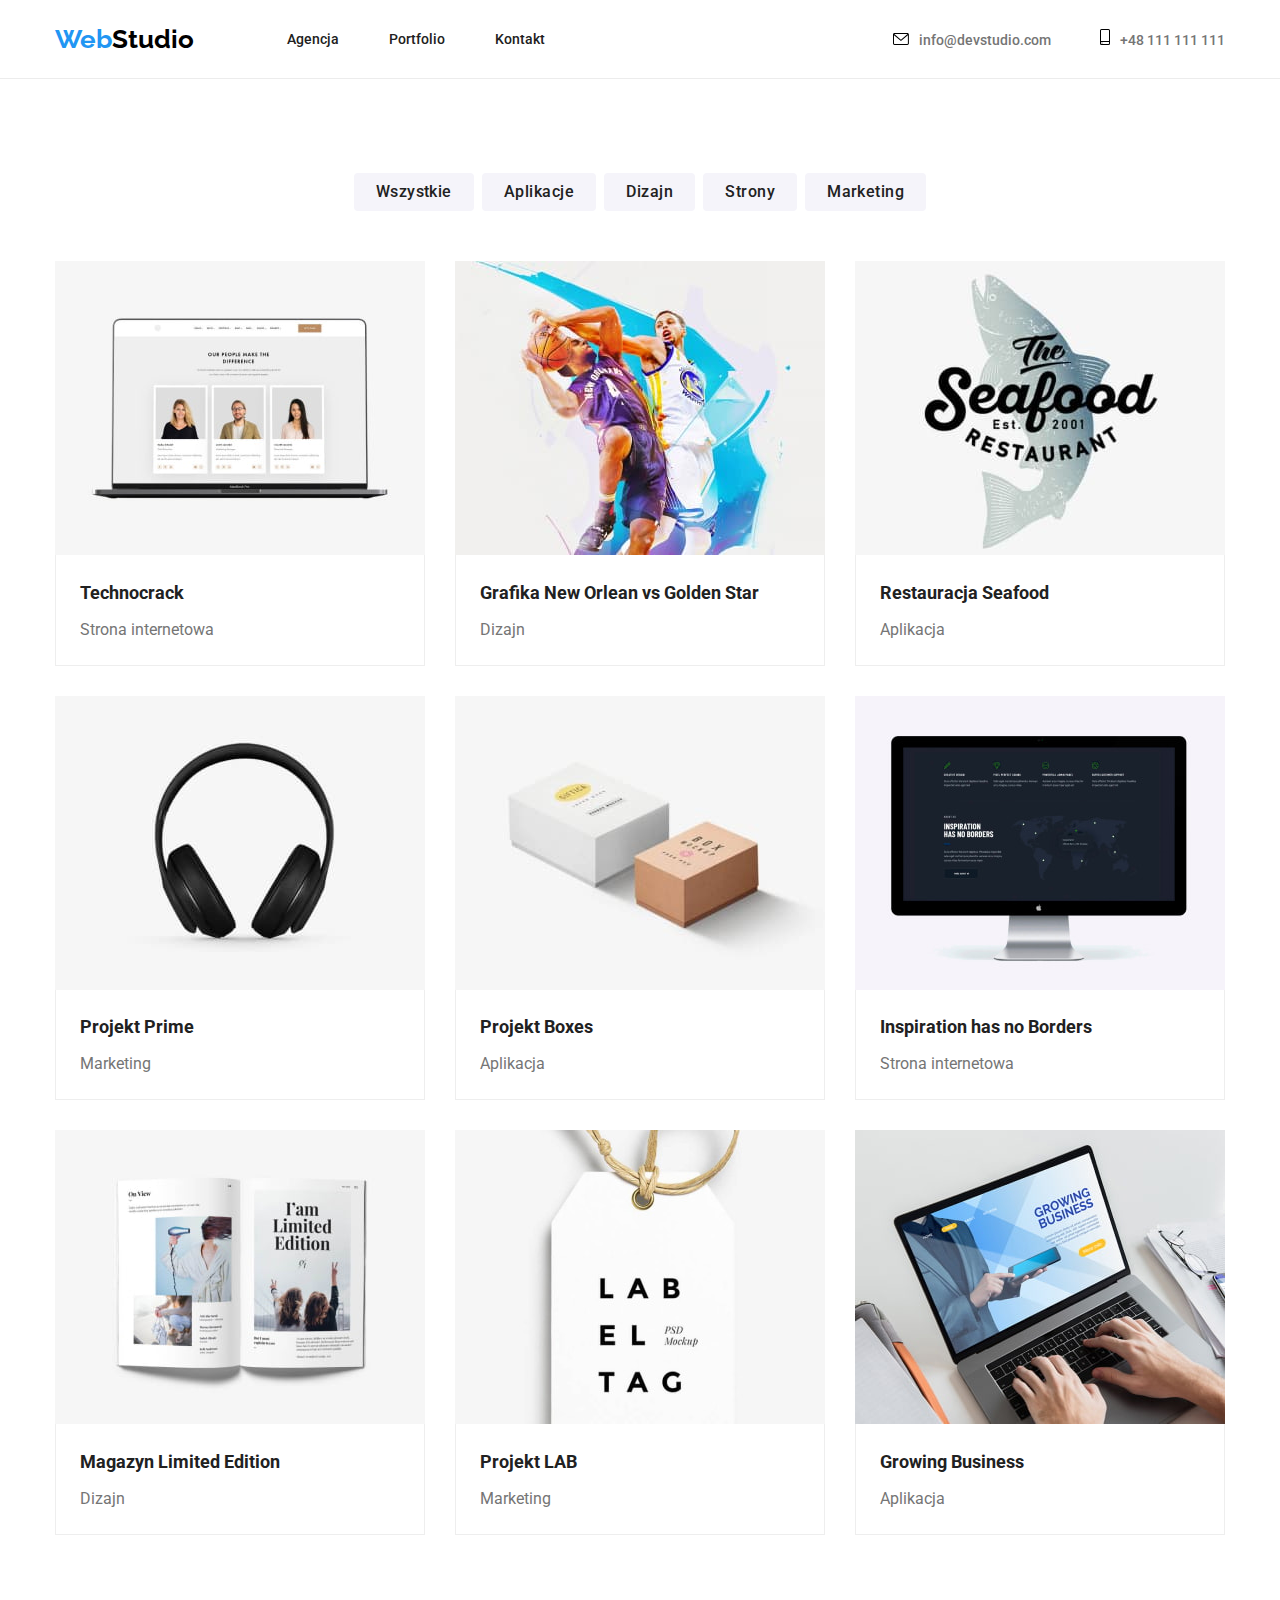
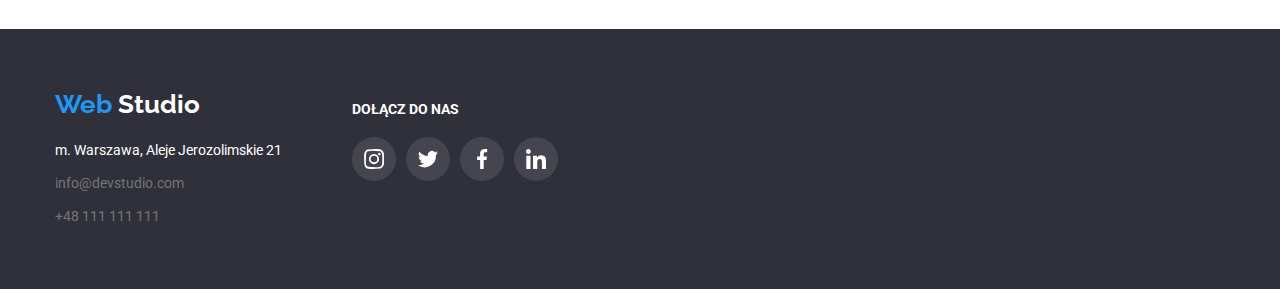
==== commit 42c68a96: "correction 07.11" ====
--- a/portfolio.html
+++ b/portfolio.html
@@ -34,10 +34,12 @@
           <ul class="flex-list">
             <li class="header-details">
               <a class="contacts-link" href="mailto:info@devstudio.com"
-              ><svg class="contacts-icon" width="16" height="12"><use href="./images/icons.svg#icon-envelope"></use></svg>info@devstudio.com</a>
-            </li>
+              ><svg width="16" height="12"  class="contacts-icon">
+                <use class="envelope-icon" href="./images/icons.svg#icon-envelope-1"></use>
+              </svg>info@devstudio.com</a>
+            </li> 
             <li>
-              <a class="contacts-link" href="tel:+48111111111"><svg class="contacts-icon" width="10" height="16"><use href="./images/icons.svg#icon-smartphone"></use></svg>+48 111 111 111</a>
+              <a class="contacts-link" href="tel:+48111111111"><svg class="contacts-icon" width="10" height="16"><use href="./images/icons.svg#icon-smartphone-1"></use></svg>+48 111 111 111</a>
             </li>
           </ul>
         </div>
--- a/css/styles.css
+++ b/css/styles.css
@@ -31,7 +31,7 @@
   font-size: 26px;
   line-height: 1.17;
   text-decoration: none;
-  /* cursor: default; */
+  cursor: none;
 }
 .logo{
   margin:auto;
@@ -74,7 +74,7 @@
 /* main */
 .first-section {
   background-color: #2f303a;
-  background-image:url(/images/img17.jpg), linear-gradient(rgba(47, 48, 58, 0.4),rgba(47, 48, 58, 0.4));
+  background-image:url("../images/img17.jpg"), linear-gradient(rgba(47, 48, 58, 0.4),rgba(47, 48, 58, 0.4));
   background-repeat: no-repeat;
   background-position:center;
   background-size:cover;
@@ -82,7 +82,6 @@
   margin:0 auto;
   max-width: 1600px;
 }
-
 h1 {
   color: #ffffff;
   text-align: center;
@@ -491,4 +490,4 @@
     align-items: center;
     justify-content:space-evenly;
     column-gap:10px;
-  } +  } 
